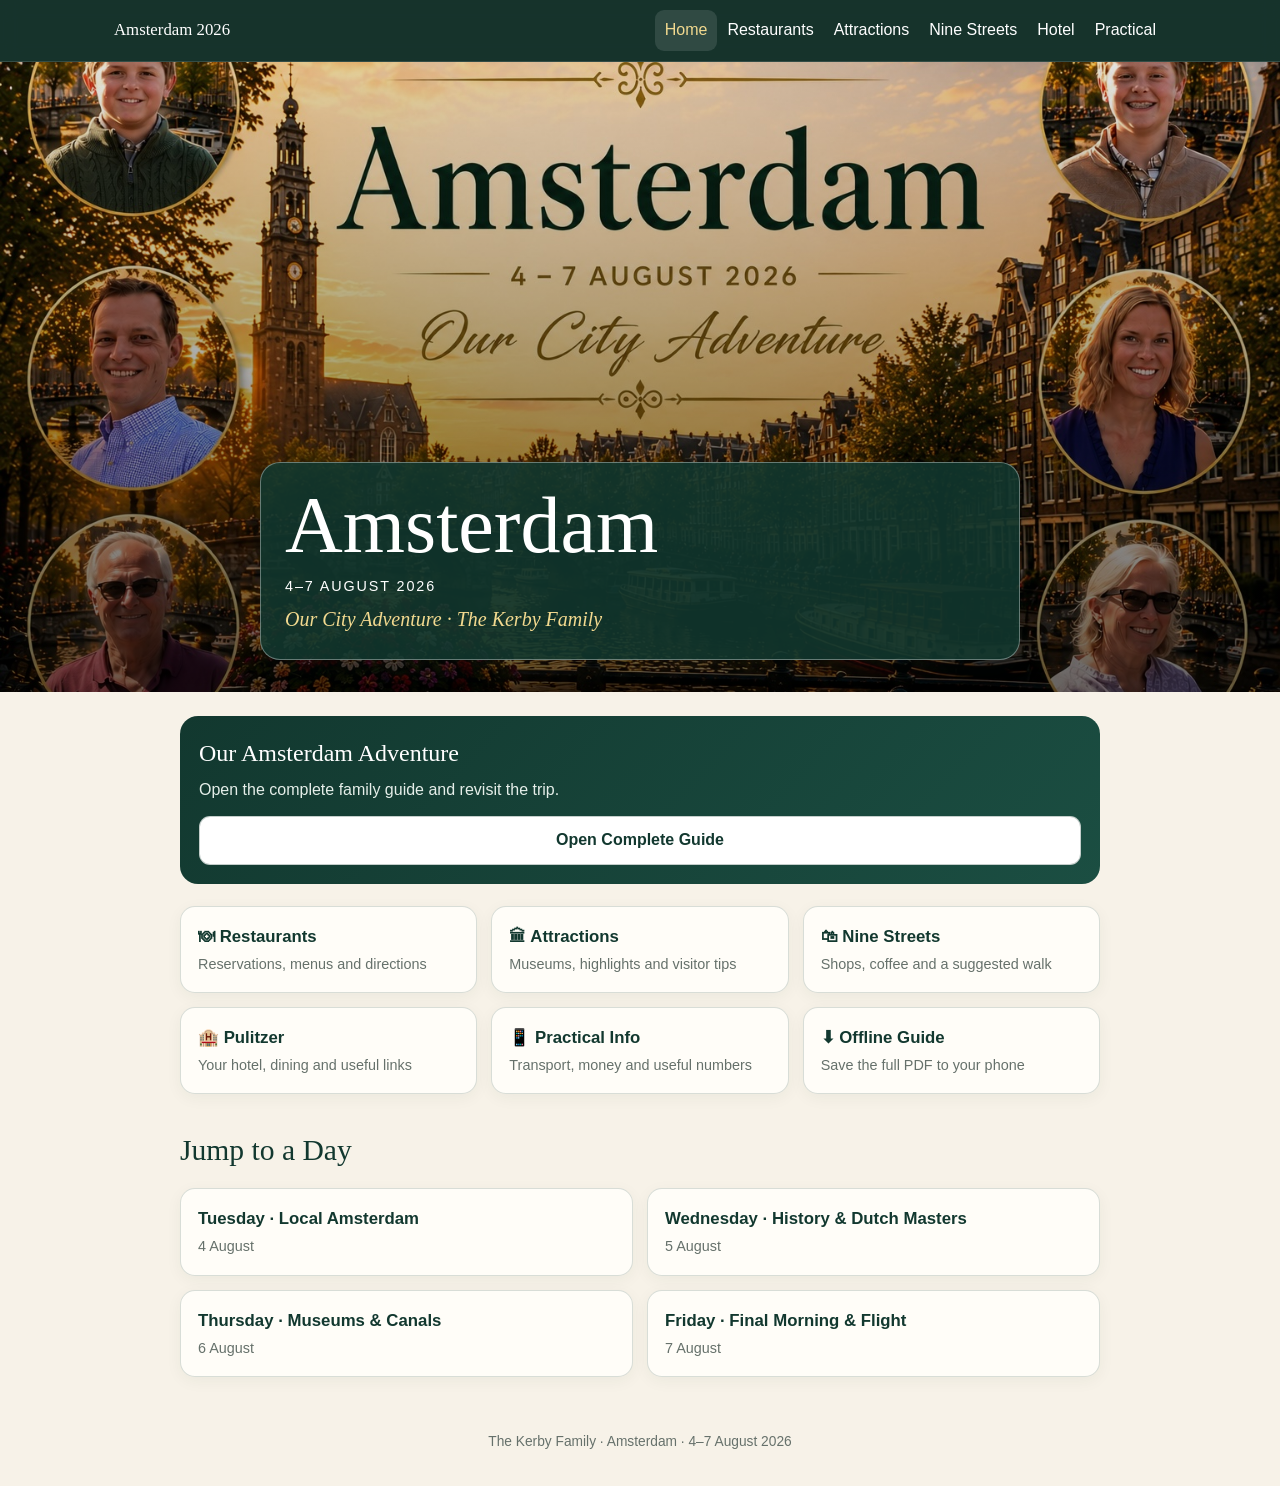
==== index.html @ 9575e372 "Add files via upload" ====
<!doctype html><html lang="en"><head><meta charset="utf-8"><meta name="viewport" content="width=device-width,initial-scale=1"><meta name="theme-color" content="#12382f"><title>Kerby Family Amsterdam Guide</title><link rel="stylesheet" href="style.css"></head><body><nav class="site-nav"><div class="nav-inner"><a class="brand" href="index.html">Amsterdam 2026</a><button class="nav-toggle" aria-label="Open menu">☰</button><div class="nav-links"><a class="active" href="index.html">Home</a><a class="" href="restaurants.html">Restaurants</a><a class="" href="attractions.html">Attractions</a><a class="" href="nine-streets.html">Nine Streets</a><a class="" href="hotel.html">Hotel</a><a class="" href="practical.html">Practical</a></div></div></nav><header class="hero"><div class="hero-card"><h1>Amsterdam</h1><div class="dates">4–7 August 2026</div><p class="subtitle">Our City Adventure · The Kerby Family</p></div></header><main><section class="today-box" data-today><h2>Your Travel Companion</h2><p>Everything for the trip in one place.</p><a class="action" href="amsterdam-guide.pdf" target="_blank" rel="noopener">Open Complete Guide</a></section><section class="quick-grid"><a class="quick" href="restaurants.html"><strong>🍽 Restaurants</strong><span>Reservations, menus and directions</span></a><a class="quick" href="attractions.html"><strong>🏛 Attractions</strong><span>Museums, highlights and visitor tips</span></a><a class="quick" href="nine-streets.html"><strong>🛍 Nine Streets</strong><span>Shops, coffee and a suggested walk</span></a><a class="quick" href="hotel.html"><strong>🏨 Pulitzer</strong><span>Your hotel, dining and useful links</span></a><a class="quick" href="practical.html"><strong>📱 Practical Info</strong><span>Transport, money and useful numbers</span></a><a class="quick" href="amsterdam-guide.pdf" download><strong>⬇ Offline Guide</strong><span>Save the full PDF to your phone</span></a></section><h2 class="section-title">Jump to a Day</h2><section class="card-grid"><a class="quick" href="tuesday-guide.pdf" target="_blank" rel="noopener"><strong>Tuesday · Local Amsterdam</strong><span>4 August</span></a><a class="quick" href="wednesday-guide.pdf" target="_blank" rel="noopener"><strong>Wednesday · History & Dutch Masters</strong><span>5 August</span></a><a class="quick" href="thursday-guide.pdf" target="_blank" rel="noopener"><strong>Thursday · Museums & Canals</strong><span>6 August</span></a><a class="quick" href="friday-guide.pdf" target="_blank" rel="noopener"><strong>Friday · Final Morning & Flight</strong><span>7 August</span></a></section></main><footer class="footer">The Kerby Family · Amsterdam · 4–7 August 2026</footer><script src="script.js"></script></body></html>
---- style.css ----
:root{--green:#12382f;--green2:#0d2b24;--gold:#b88a2a;--cream:#f7f2e8;--paper:#fffdf8;--ink:#17231f;--muted:#66716b;--line:rgba(18,56,47,.16);--shadow:0 10px 30px rgba(18,56,47,.10)}
*{box-sizing:border-box}html{scroll-behavior:smooth}body{margin:0;font-family:-apple-system,BlinkMacSystemFont,"Segoe UI",Arial,sans-serif;background:var(--cream);color:var(--ink);line-height:1.55}a{color:inherit}.site-nav{position:sticky;top:0;z-index:50;background:rgba(13,43,36,.96);backdrop-filter:blur(10px);border-bottom:1px solid rgba(255,255,255,.12)}.nav-inner{width:min(1080px,100%);margin:auto;display:flex;align-items:center;gap:12px;padding:10px 14px}.brand{font-family:Georgia,serif;color:#fff;text-decoration:none;font-size:1.05rem;white-space:nowrap}.nav-toggle{margin-left:auto;background:none;border:1px solid rgba(255,255,255,.35);color:#fff;border-radius:9px;padding:7px 10px;font-size:1rem}.nav-links{display:none;position:absolute;left:0;right:0;top:52px;background:var(--green2);padding:10px 14px 16px}.nav-links.open{display:grid;gap:4px}.nav-links a{color:#fff;text-decoration:none;padding:10px 12px;border-radius:9px}.nav-links a:hover,.nav-links a.active{background:rgba(255,255,255,.11);color:#f2d98f}
.hero{min-height:58vh;background:linear-gradient(to bottom,rgba(0,0,0,.10),rgba(0,0,0,.58)),url('cover.jpg') center/cover no-repeat;display:flex;align-items:flex-end;padding:32px 18px}.hero-card{width:min(760px,100%);margin:0 auto;background:rgba(18,56,47,.88);color:#fff;border:1px solid rgba(255,255,255,.35);border-radius:20px;padding:24px;box-shadow:var(--shadow)}h1,h2,h3{font-family:Georgia,"Times New Roman",serif;color:var(--green);font-weight:500}.hero h1{color:#fff;font-size:clamp(2.6rem,10vw,5rem);line-height:.95;margin:0}.hero .dates{letter-spacing:.13em;text-transform:uppercase;margin-top:12px;font-size:.9rem}.hero .subtitle{color:#f2d98f;font-family:Georgia,serif;font-style:italic;font-size:1.25rem;margin:6px 0 0}.page-head{background:linear-gradient(135deg,var(--green2),var(--green));color:#fff;padding:44px 18px 34px}.page-head .inner{width:min(920px,100%);margin:auto}.page-head h1{color:#fff;font-size:clamp(2.3rem,7vw,4rem);margin:0 0 8px}.page-head p{margin:0;color:#e6eee9;max-width:720px}.eyebrow{color:#f2d98f;text-transform:uppercase;letter-spacing:.12em;font-size:.78rem;font-weight:750;margin:0 0 8px}
main{width:min(920px,calc(100% - 28px));margin:24px auto 54px}.lead{font-size:1.08rem;color:#44514b}.quick-grid,.card-grid{display:grid;gap:14px}.quick-grid{margin:20px 0 28px}.quick{background:var(--paper);border:1px solid var(--line);border-radius:15px;padding:17px;text-decoration:none;box-shadow:0 4px 16px rgba(18,56,47,.05)}.quick strong{display:block;color:var(--green);font-size:1.05rem}.quick span{display:block;color:var(--muted);font-size:.9rem;margin-top:3px}.section-title{margin:34px 0 14px;font-size:1.85rem}.card,.venue,details{background:var(--paper);border:1px solid var(--line);border-radius:17px;box-shadow:0 5px 20px rgba(18,56,47,.06)}.card{padding:19px}.card h3{margin:0 0 7px;font-size:1.45rem}.meta{display:flex;flex-wrap:wrap;gap:7px;margin:10px 0}.pill{background:#edf3ef;color:var(--green);border-radius:999px;padding:5px 9px;font-size:.78rem;font-weight:700}.actions{display:grid;grid-template-columns:1fr;gap:8px;margin-top:15px}.action{display:block;text-align:center;text-decoration:none;color:var(--green);border:1px solid rgba(18,56,47,.25);border-radius:11px;padding:11px 12px;font-weight:700}.action.primary{background:var(--green);color:#fff;border-color:var(--green)}.action.gold{background:#fff9e8;border-color:#dfc77e}.tip{margin-top:14px;background:#eef6f1;border-left:4px solid var(--gold);padding:12px 13px;border-radius:8px}.nearby{margin-top:12px;color:#526059;font-size:.94rem}.venue{padding:18px;margin-bottom:14px}.venue-top{display:flex;justify-content:space-between;gap:12px}.venue h2{margin:0;font-size:1.55rem}.time{flex:0 0 auto;background:var(--green);color:#fff;border-radius:999px;padding:7px 10px;font-size:.8rem;font-weight:700}.subtitle2{color:var(--muted);font-size:.92rem;margin:3px 0 0}.note{border-left:3px solid var(--gold);padding-left:10px;color:#58645e;font-size:.92rem}.accordion details{margin:14px 0;padding:0;overflow:hidden}.accordion summary{cursor:pointer;list-style:none;padding:18px 20px;font-family:Georgia,serif;color:var(--green);font-size:1.35rem;font-weight:600}.accordion summary::-webkit-details-marker{display:none}.accordion summary::after{content:'＋';float:right;color:var(--gold)}.accordion details[open] summary::after{content:'−'}.detail-body{border-top:1px solid var(--line);padding:18px 20px}.highlights{padding-left:20px}.callout{background:#fff9e8;border:1px solid #dfc77e;border-radius:14px;padding:15px;margin:22px 0}.route{counter-reset:step}.route-step{position:relative;padding:0 0 20px 48px}.route-step:before{counter-increment:step;content:counter(step);position:absolute;left:0;top:0;width:32px;height:32px;border-radius:50%;display:grid;place-items:center;background:var(--green);color:#fff;font-weight:800}.route-step:not(:last-child):after{content:'';position:absolute;left:15px;top:34px;bottom:2px;border-left:2px dotted var(--gold)}.route-step h3{margin:0}.footer{text-align:center;color:var(--muted);font-size:.86rem;padding:0 16px 34px}.today-box{background:linear-gradient(135deg,var(--green),#1b4e42);color:#fff;border-radius:18px;padding:19px;margin:22px 0}.today-box h2{color:#fff;margin:0 0 6px}.today-box p{margin:0 0 13px;color:#e5eee9}.today-box .action{background:#fff;color:var(--green)}
@media(min-width:680px){.nav-toggle{display:none}.nav-links{position:static;display:flex;margin-left:auto;background:none;padding:0}.nav-links a{padding:8px 10px}.quick-grid{grid-template-columns:repeat(3,1fr)}.card-grid{grid-template-columns:repeat(2,1fr)}.actions{grid-template-columns:repeat(3,1fr)}.hero{min-height:70vh}}
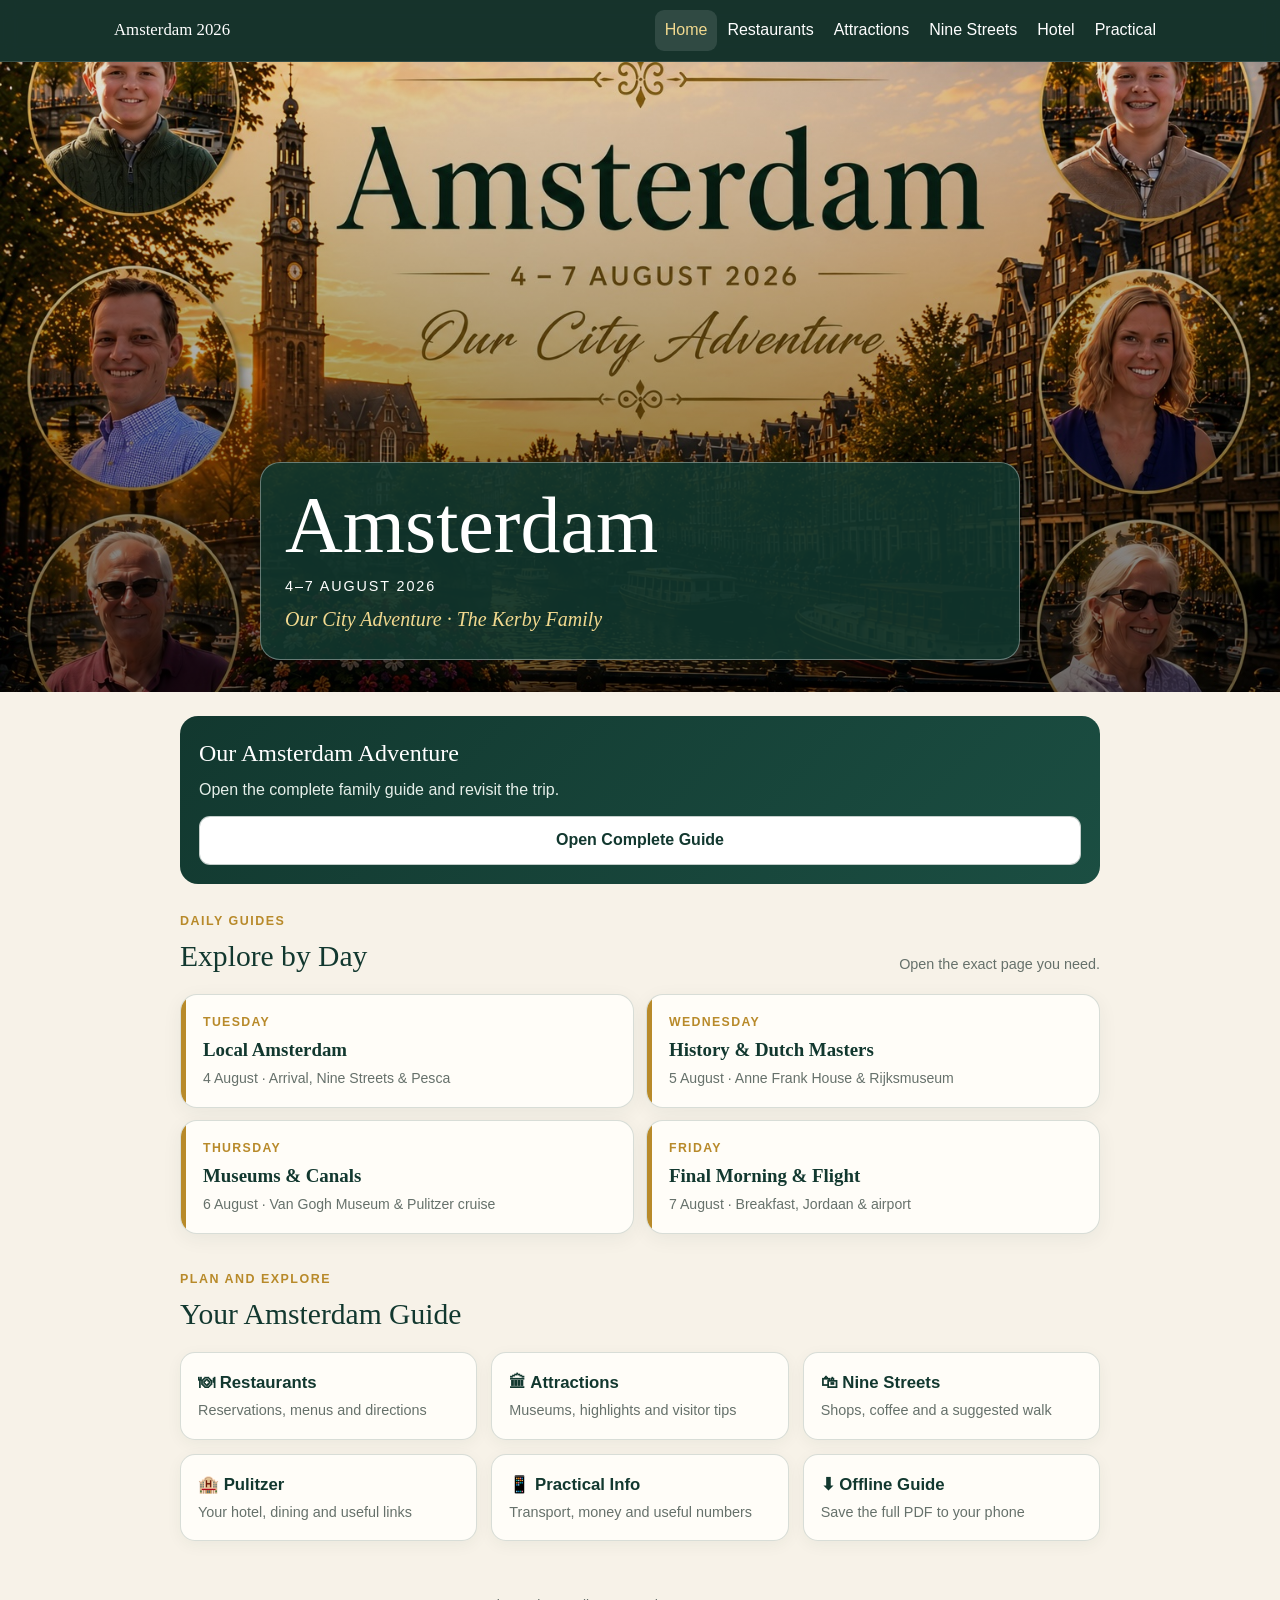
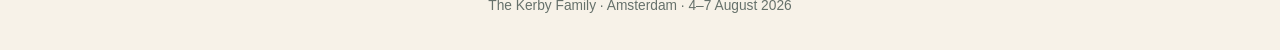
==== commit f8f99101: "Add files via upload" ====
--- a/index.html
+++ b/index.html
@@ -1 +1,94 @@
-<!doctype html><html lang="en"><head><meta charset="utf-8"><meta name="viewport" content="width=device-width,initial-scale=1"><meta name="theme-color" content="#12382f"><title>Kerby Family Amsterdam Guide</title><link rel="stylesheet" href="style.css"></head><body><nav class="site-nav"><div class="nav-inner"><a class="brand" href="index.html">Amsterdam 2026</a><button class="nav-toggle" aria-label="Open menu">☰</button><div class="nav-links"><a class="active" href="index.html">Home</a><a class="" href="restaurants.html">Restaurants</a><a class="" href="attractions.html">Attractions</a><a class="" href="nine-streets.html">Nine Streets</a><a class="" href="hotel.html">Hotel</a><a class="" href="practical.html">Practical</a></div></div></nav><header class="hero"><div class="hero-card"><h1>Amsterdam</h1><div class="dates">4–7 August 2026</div><p class="subtitle">Our City Adventure · The Kerby Family</p></div></header><main><section class="today-box" data-today><h2>Your Travel Companion</h2><p>Everything for the trip in one place.</p><a class="action" href="amsterdam-guide.pdf" target="_blank" rel="noopener">Open Complete Guide</a></section><section class="quick-grid"><a class="quick" href="restaurants.html"><strong>🍽 Restaurants</strong><span>Reservations, menus and directions</span></a><a class="quick" href="attractions.html"><strong>🏛 Attractions</strong><span>Museums, highlights and visitor tips</span></a><a class="quick" href="nine-streets.html"><strong>🛍 Nine Streets</strong><span>Shops, coffee and a suggested walk</span></a><a class="quick" href="hotel.html"><strong>🏨 Pulitzer</strong><span>Your hotel, dining and useful links</span></a><a class="quick" href="practical.html"><strong>📱 Practical Info</strong><span>Transport, money and useful numbers</span></a><a class="quick" href="amsterdam-guide.pdf" download><strong>⬇ Offline Guide</strong><span>Save the full PDF to your phone</span></a></section><h2 class="section-title">Jump to a Day</h2><section class="card-grid"><a class="quick" href="tuesday-guide.pdf" target="_blank" rel="noopener"><strong>Tuesday · Local Amsterdam</strong><span>4 August</span></a><a class="quick" href="wednesday-guide.pdf" target="_blank" rel="noopener"><strong>Wednesday · History & Dutch Masters</strong><span>5 August</span></a><a class="quick" href="thursday-guide.pdf" target="_blank" rel="noopener"><strong>Thursday · Museums & Canals</strong><span>6 August</span></a><a class="quick" href="friday-guide.pdf" target="_blank" rel="noopener"><strong>Friday · Final Morning & Flight</strong><span>7 August</span></a></section></main><footer class="footer">The Kerby Family · Amsterdam · 4–7 August 2026</footer><script src="script.js"></script></body></html>+<!doctype html>
+<html lang="en">
+<head>
+  <meta charset="utf-8">
+  <meta name="viewport" content="width=device-width,initial-scale=1">
+  <meta name="theme-color" content="#12382f">
+  <title>Kerby Family Amsterdam Guide</title>
+  <link rel="stylesheet" href="style.css">
+</head>
+<body>
+  <nav class="site-nav">
+    <div class="nav-inner">
+      <a class="brand" href="index.html">Amsterdam 2026</a>
+      <button class="nav-toggle" aria-label="Open menu">☰</button>
+      <div class="nav-links">
+        <a class="active" href="index.html">Home</a>
+        <a href="restaurants.html">Restaurants</a>
+        <a href="attractions.html">Attractions</a>
+        <a href="nine-streets.html">Nine Streets</a>
+        <a href="hotel.html">Hotel</a>
+        <a href="practical.html">Practical</a>
+      </div>
+    </div>
+  </nav>
+
+  <header class="hero">
+    <div class="hero-card">
+      <h1>Amsterdam</h1>
+      <div class="dates">4–7 August 2026</div>
+      <p class="subtitle">Our City Adventure · The Kerby Family</p>
+    </div>
+  </header>
+
+  <main>
+    <section class="today-box" data-today>
+      <h2>Your Travel Companion</h2>
+      <p>Everything for the trip in one place.</p>
+      <a class="action" href="amsterdam-guide.pdf" target="_blank" rel="noopener">Open Complete Guide</a>
+    </section>
+
+    <section class="day-jump" aria-labelledby="day-heading">
+      <div class="section-heading-row">
+        <div>
+          <p class="eyebrow home-eyebrow">Daily guides</p>
+          <h2 id="day-heading" class="section-title compact">Explore by Day</h2>
+        </div>
+        <p class="section-note">Open the exact page you need.</p>
+      </div>
+      <div class="day-grid">
+        <a class="day-card" href="tuesday-guide.pdf" target="_blank" rel="noopener">
+          <span class="day-name">Tuesday</span>
+          <strong>Local Amsterdam</strong>
+          <span>4 August · Arrival, Nine Streets &amp; Pesca</span>
+        </a>
+        <a class="day-card" href="wednesday-guide.pdf" target="_blank" rel="noopener">
+          <span class="day-name">Wednesday</span>
+          <strong>History &amp; Dutch Masters</strong>
+          <span>5 August · Anne Frank House &amp; Rijksmuseum</span>
+        </a>
+        <a class="day-card" href="thursday-guide.pdf" target="_blank" rel="noopener">
+          <span class="day-name">Thursday</span>
+          <strong>Museums &amp; Canals</strong>
+          <span>6 August · Van Gogh Museum &amp; Pulitzer cruise</span>
+        </a>
+        <a class="day-card" href="friday-guide.pdf" target="_blank" rel="noopener">
+          <span class="day-name">Friday</span>
+          <strong>Final Morning &amp; Flight</strong>
+          <span>7 August · Breakfast, Jordaan &amp; airport</span>
+        </a>
+      </div>
+    </section>
+
+    <section aria-labelledby="explore-heading">
+      <div class="section-heading-row">
+        <div>
+          <p class="eyebrow home-eyebrow">Plan and explore</p>
+          <h2 id="explore-heading" class="section-title compact">Your Amsterdam Guide</h2>
+        </div>
+      </div>
+      <div class="quick-grid home-grid">
+        <a class="quick" href="restaurants.html"><strong>🍽 Restaurants</strong><span>Reservations, menus and directions</span></a>
+        <a class="quick" href="attractions.html"><strong>🏛 Attractions</strong><span>Museums, highlights and visitor tips</span></a>
+        <a class="quick" href="nine-streets.html"><strong>🛍 Nine Streets</strong><span>Shops, coffee and a suggested walk</span></a>
+        <a class="quick" href="hotel.html"><strong>🏨 Pulitzer</strong><span>Your hotel, dining and useful links</span></a>
+        <a class="quick" href="practical.html"><strong>📱 Practical Info</strong><span>Transport, money and useful numbers</span></a>
+        <a class="quick" href="amsterdam-guide.pdf" download><strong>⬇ Offline Guide</strong><span>Save the full PDF to your phone</span></a>
+      </div>
+    </section>
+  </main>
+
+  <footer class="footer">The Kerby Family · Amsterdam · 4–7 August 2026</footer>
+  <script src="script.js"></script>
+</body>
+</html>
--- a/style.css
+++ b/style.css
@@ -4,3 +4,8 @@
 .hero{min-height:58vh;background:linear-gradient(to bottom,rgba(0,0,0,.10),rgba(0,0,0,.58)),url('cover.jpg') center/cover no-repeat;display:flex;align-items:flex-end;padding:32px 18px}.hero-card{width:min(760px,100%);margin:0 auto;background:rgba(18,56,47,.88);color:#fff;border:1px solid rgba(255,255,255,.35);border-radius:20px;padding:24px;box-shadow:var(--shadow)}h1,h2,h3{font-family:Georgia,"Times New Roman",serif;color:var(--green);font-weight:500}.hero h1{color:#fff;font-size:clamp(2.6rem,10vw,5rem);line-height:.95;margin:0}.hero .dates{letter-spacing:.13em;text-transform:uppercase;margin-top:12px;font-size:.9rem}.hero .subtitle{color:#f2d98f;font-family:Georgia,serif;font-style:italic;font-size:1.25rem;margin:6px 0 0}.page-head{background:linear-gradient(135deg,var(--green2),var(--green));color:#fff;padding:44px 18px 34px}.page-head .inner{width:min(920px,100%);margin:auto}.page-head h1{color:#fff;font-size:clamp(2.3rem,7vw,4rem);margin:0 0 8px}.page-head p{margin:0;color:#e6eee9;max-width:720px}.eyebrow{color:#f2d98f;text-transform:uppercase;letter-spacing:.12em;font-size:.78rem;font-weight:750;margin:0 0 8px}
 main{width:min(920px,calc(100% - 28px));margin:24px auto 54px}.lead{font-size:1.08rem;color:#44514b}.quick-grid,.card-grid{display:grid;gap:14px}.quick-grid{margin:20px 0 28px}.quick{background:var(--paper);border:1px solid var(--line);border-radius:15px;padding:17px;text-decoration:none;box-shadow:0 4px 16px rgba(18,56,47,.05)}.quick strong{display:block;color:var(--green);font-size:1.05rem}.quick span{display:block;color:var(--muted);font-size:.9rem;margin-top:3px}.section-title{margin:34px 0 14px;font-size:1.85rem}.card,.venue,details{background:var(--paper);border:1px solid var(--line);border-radius:17px;box-shadow:0 5px 20px rgba(18,56,47,.06)}.card{padding:19px}.card h3{margin:0 0 7px;font-size:1.45rem}.meta{display:flex;flex-wrap:wrap;gap:7px;margin:10px 0}.pill{background:#edf3ef;color:var(--green);border-radius:999px;padding:5px 9px;font-size:.78rem;font-weight:700}.actions{display:grid;grid-template-columns:1fr;gap:8px;margin-top:15px}.action{display:block;text-align:center;text-decoration:none;color:var(--green);border:1px solid rgba(18,56,47,.25);border-radius:11px;padding:11px 12px;font-weight:700}.action.primary{background:var(--green);color:#fff;border-color:var(--green)}.action.gold{background:#fff9e8;border-color:#dfc77e}.tip{margin-top:14px;background:#eef6f1;border-left:4px solid var(--gold);padding:12px 13px;border-radius:8px}.nearby{margin-top:12px;color:#526059;font-size:.94rem}.venue{padding:18px;margin-bottom:14px}.venue-top{display:flex;justify-content:space-between;gap:12px}.venue h2{margin:0;font-size:1.55rem}.time{flex:0 0 auto;background:var(--green);color:#fff;border-radius:999px;padding:7px 10px;font-size:.8rem;font-weight:700}.subtitle2{color:var(--muted);font-size:.92rem;margin:3px 0 0}.note{border-left:3px solid var(--gold);padding-left:10px;color:#58645e;font-size:.92rem}.accordion details{margin:14px 0;padding:0;overflow:hidden}.accordion summary{cursor:pointer;list-style:none;padding:18px 20px;font-family:Georgia,serif;color:var(--green);font-size:1.35rem;font-weight:600}.accordion summary::-webkit-details-marker{display:none}.accordion summary::after{content:'＋';float:right;color:var(--gold)}.accordion details[open] summary::after{content:'−'}.detail-body{border-top:1px solid var(--line);padding:18px 20px}.highlights{padding-left:20px}.callout{background:#fff9e8;border:1px solid #dfc77e;border-radius:14px;padding:15px;margin:22px 0}.route{counter-reset:step}.route-step{position:relative;padding:0 0 20px 48px}.route-step:before{counter-increment:step;content:counter(step);position:absolute;left:0;top:0;width:32px;height:32px;border-radius:50%;display:grid;place-items:center;background:var(--green);color:#fff;font-weight:800}.route-step:not(:last-child):after{content:'';position:absolute;left:15px;top:34px;bottom:2px;border-left:2px dotted var(--gold)}.route-step h3{margin:0}.footer{text-align:center;color:var(--muted);font-size:.86rem;padding:0 16px 34px}.today-box{background:linear-gradient(135deg,var(--green),#1b4e42);color:#fff;border-radius:18px;padding:19px;margin:22px 0}.today-box h2{color:#fff;margin:0 0 6px}.today-box p{margin:0 0 13px;color:#e5eee9}.today-box .action{background:#fff;color:var(--green)}
 @media(min-width:680px){.nav-toggle{display:none}.nav-links{position:static;display:flex;margin-left:auto;background:none;padding:0}.nav-links a{padding:8px 10px}.quick-grid{grid-template-columns:repeat(3,1fr)}.card-grid{grid-template-columns:repeat(2,1fr)}.actions{grid-template-columns:repeat(3,1fr)}.hero{min-height:70vh}}
+
+/* Version 5 home-page refinements */
+.day-jump{margin:28px 0 36px}.section-heading-row{display:flex;align-items:flex-end;justify-content:space-between;gap:18px;margin-bottom:14px}.section-title.compact{margin:0}.home-eyebrow{color:var(--gold);margin-bottom:3px}.section-note{color:var(--muted);font-size:.9rem;margin:0 0 4px;text-align:right}.day-grid{display:grid;gap:12px}.day-card{position:relative;overflow:hidden;background:var(--paper);border:1px solid var(--line);border-radius:17px;padding:18px 18px 17px 22px;text-decoration:none;box-shadow:0 5px 20px rgba(18,56,47,.06);transition:transform .18s ease,box-shadow .18s ease,border-color .18s ease}.day-card:before{content:'';position:absolute;left:0;top:0;bottom:0;width:5px;background:var(--gold)}.day-card:hover{transform:translateY(-2px);box-shadow:0 10px 26px rgba(18,56,47,.12);border-color:rgba(184,138,42,.45)}.day-card .day-name{display:block;color:var(--gold);font-size:.77rem;font-weight:800;letter-spacing:.11em;text-transform:uppercase;margin-bottom:3px}.day-card strong{display:block;color:var(--green);font-family:Georgia,"Times New Roman",serif;font-size:1.18rem;font-weight:600}.day-card>span:last-child{display:block;color:var(--muted);font-size:.88rem;margin-top:4px}.home-grid{margin-top:0}.home-grid .quick{transition:transform .18s ease,box-shadow .18s ease}.home-grid .quick:hover{transform:translateY(-2px);box-shadow:0 10px 26px rgba(18,56,47,.10)}
+@media(min-width:680px){.day-grid{grid-template-columns:repeat(2,1fr)}}
+@media(max-width:520px){.section-heading-row{display:block}.section-note{text-align:left;margin-top:4px}}
